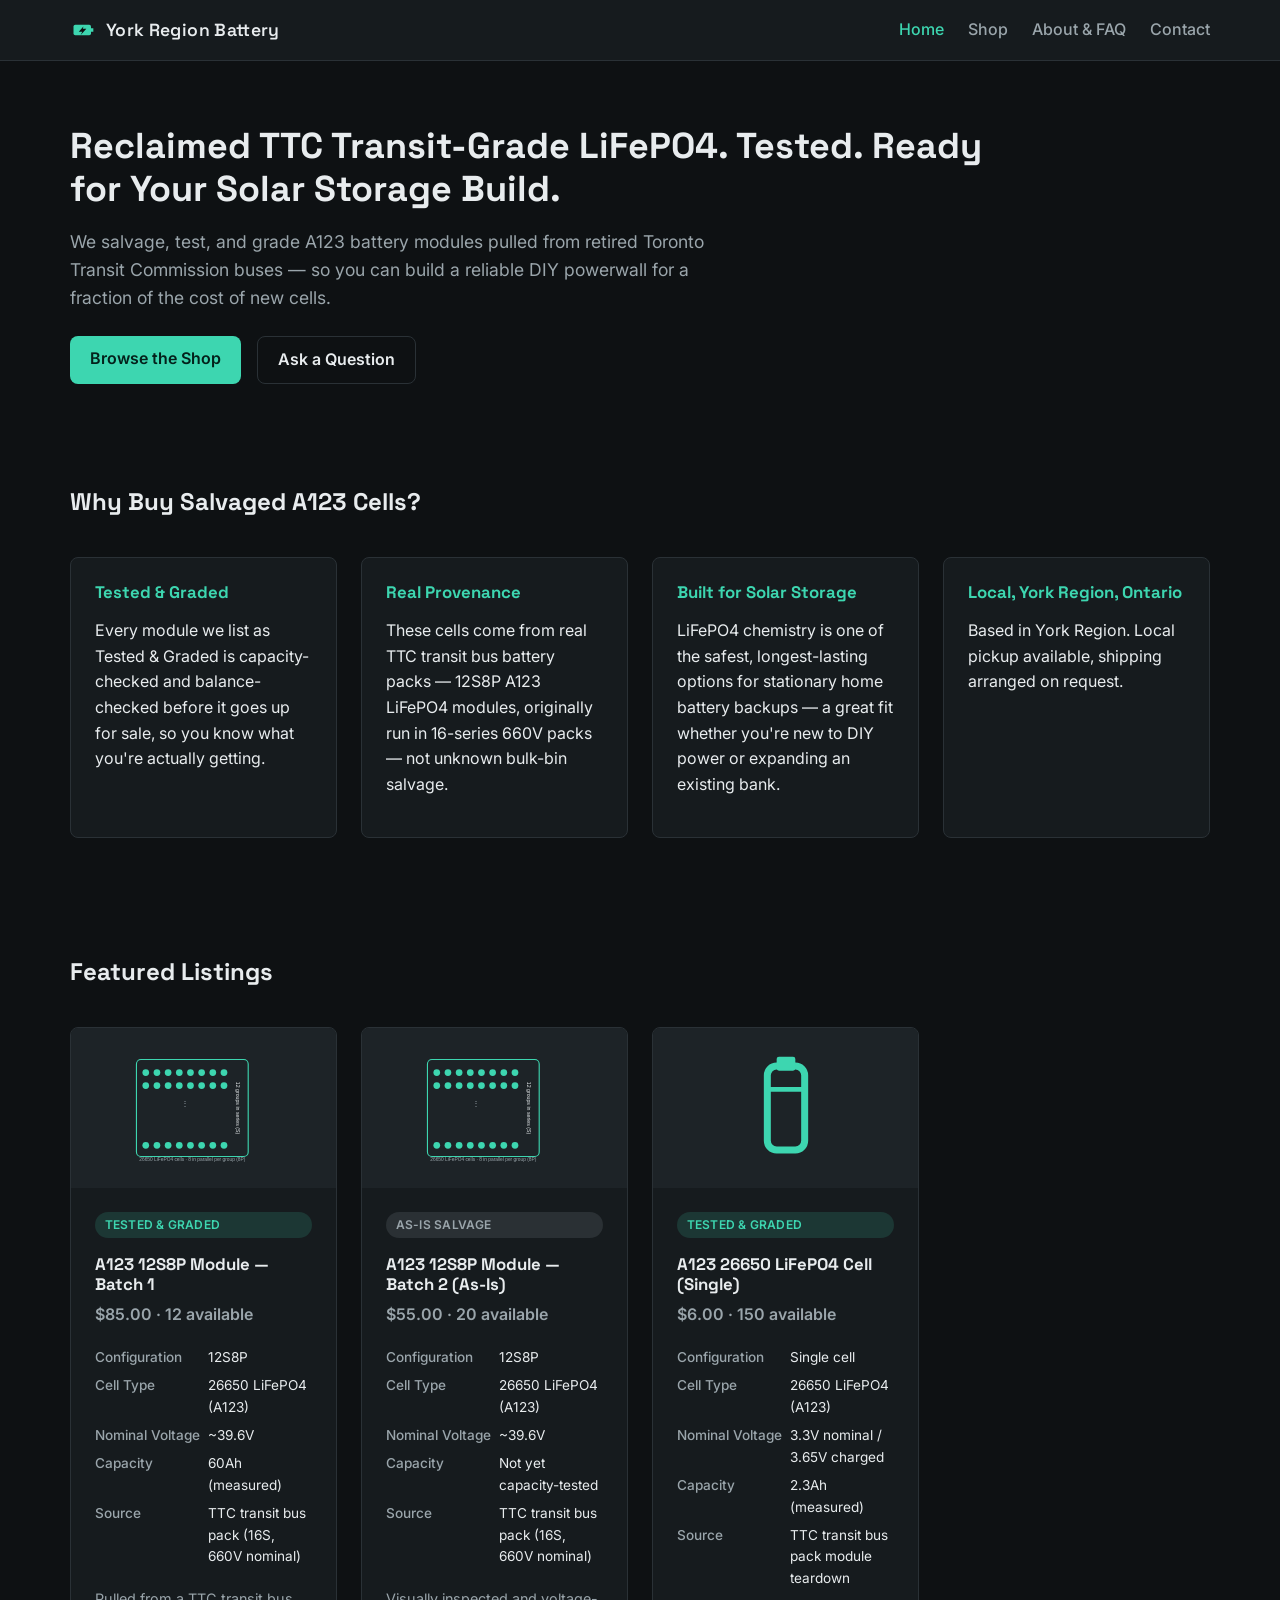
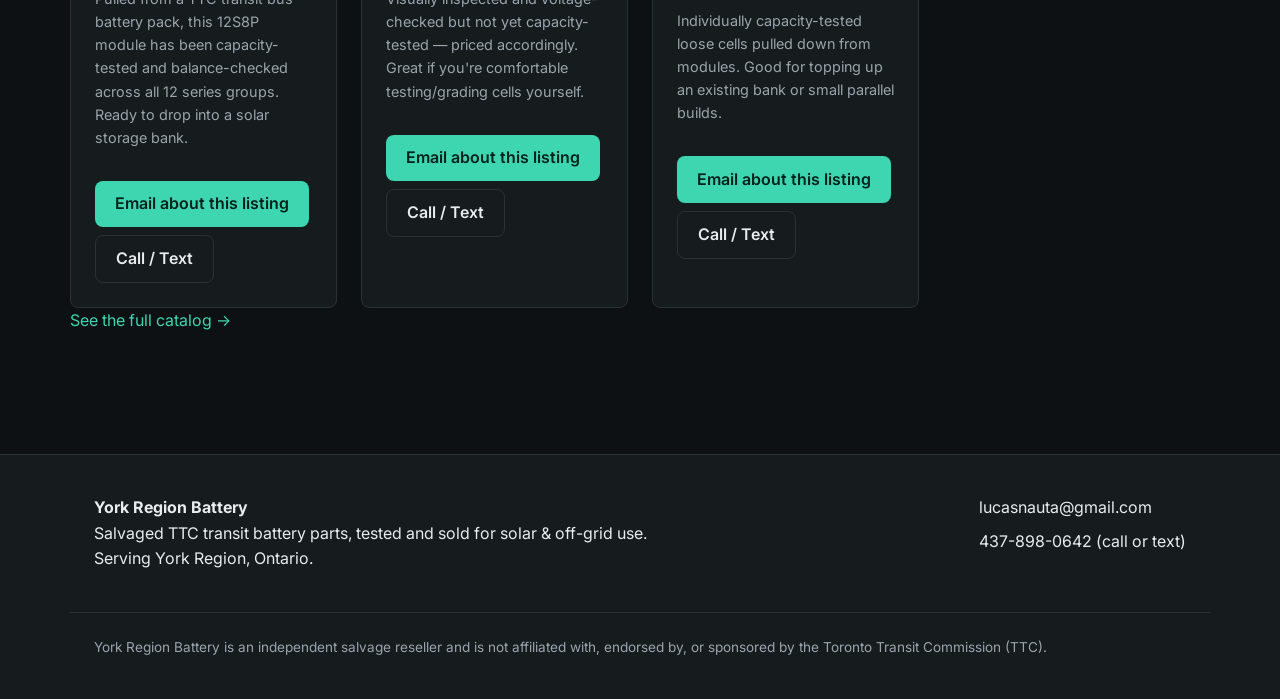
==== index.html @ 80e6b23a "Add home page with hero, trust points, and featured listings" ====
<!DOCTYPE html>
<html lang="en">
<head>
  <meta charset="UTF-8">
  <meta name="viewport" content="width=device-width, initial-scale=1.0">
  <title>York Region Battery | Salvaged TTC A123 LiFePO4 Modules for Solar Storage</title>
  <meta name="description" content="York Region Battery sells tested, salvaged A123 LiFePO4 battery modules reclaimed from TTC transit buses — ideal for DIY solar and off-grid power storage in York Region, Ontario.">
  <link rel="icon" type="image/svg+xml" href="favicon.svg">
  <link rel="preconnect" href="https://fonts.googleapis.com">
  <link rel="preconnect" href="https://fonts.gstatic.com" crossorigin>
  <link href="https://fonts.googleapis.com/css2?family=Space+Grotesk:wght@500;700&family=Inter:wght@400;500;600&display=swap" rel="stylesheet">
  <link rel="stylesheet" href="css/style.css">
</head>
<body>
  <header class="site-header">
    <div class="container site-header__inner">
      <a class="brand" href="index.html">
        <img class="brand__mark" src="images/placeholders/brand-mark.svg" alt="" width="28" height="28">
        <span class="brand__name">York Region Battery</span>
      </a>
      <nav class="site-nav" aria-label="Primary">
        <a href="index.html" aria-current="page">Home</a>
        <a href="shop.html">Shop</a>
        <a href="about.html">About &amp; FAQ</a>
        <a href="contact.html">Contact</a>
      </nav>
    </div>
  </header>

  <main>
    <section class="hero container">
      <h1>Reclaimed TTC Transit-Grade LiFePO4. Tested. Ready for Your Solar Storage Build.</h1>
      <p class="hero__subhead">We salvage, test, and grade A123 battery modules pulled from retired Toronto Transit Commission buses — so you can build a reliable DIY powerwall for a fraction of the cost of new cells.</p>
      <div class="hero__actions">
        <a class="button button--primary" href="shop.html">Browse the Shop</a>
        <a class="button button--secondary" href="contact.html">Ask a Question</a>
      </div>
    </section>

    <section class="page-section container">
      <h2>Why Buy Salvaged A123 Cells?</h2>
      <div class="trust-grid">
        <div class="trust-card">
          <h3>Tested &amp; Graded</h3>
          <p>Every module we list as Tested &amp; Graded is capacity-checked and balance-checked before it goes up for sale, so you know what you're actually getting.</p>
        </div>
        <div class="trust-card">
          <h3>Real Provenance</h3>
          <p>These cells come from real TTC transit bus battery packs — 12S8P A123 LiFePO4 modules, originally run in 16-series 660V packs — not unknown bulk-bin salvage.</p>
        </div>
        <div class="trust-card">
          <h3>Built for Solar Storage</h3>
          <p>LiFePO4 chemistry is one of the safest, longest-lasting options for stationary home battery backups — a great fit whether you're new to DIY power or expanding an existing bank.</p>
        </div>
        <div class="trust-card">
          <h3>Local, York Region, Ontario</h3>
          <p>Based in York Region. Local pickup available, shipping arranged on request.</p>
        </div>
      </div>
    </section>

    <section class="page-section container">
      <h2>Featured Listings</h2>
      <div id="featured-listings" class="catalog-grid"></div>
      <p><a href="shop.html">See the full catalog &rarr;</a></p>
    </section>
  </main>

  <footer class="site-footer">
    <div class="container site-footer__inner">
      <div class="site-footer__brand">
        <strong>York Region Battery</strong>
        <p>Salvaged TTC transit battery parts, tested and sold for solar &amp; off-grid use.<br>Serving York Region, Ontario.</p>
      </div>
      <div class="site-footer__contact">
        <a href="mailto:lucasnauta@gmail.com">lucasnauta@gmail.com</a>
        <a href="tel:+14378980642">437-898-0642 (call or text)</a>
      </div>
    </div>
    <div class="container site-footer__legal">
      <p>York Region Battery is an independent salvage reseller and is not affiliated with, endorsed by, or sponsored by the Toronto Transit Commission (TTC).</p>
    </div>
  </footer>

  <script src="js/listings.js"></script>
  <script src="js/format.js"></script>
  <script src="js/catalog.js"></script>
  <script src="js/home-page.js"></script>
</body>
</html>
---- css/style.css ----
/* ---------- Reset & Base ---------- */
*, *::before, *::after { box-sizing: border-box; }
html { font-size: 16px; }
body {
  margin: 0;
  font-family: var(--font-body);
  background-color: var(--color-bg);
  color: var(--color-text);
  line-height: 1.6;
}
img { max-width: 100%; display: block; }
a { color: var(--color-accent); text-decoration: none; }
a:hover { text-decoration: underline; }
h1, h2, h3 { font-family: var(--font-heading); line-height: 1.2; margin: 0 0 var(--space-sm); }
p { margin: 0 0 var(--space-sm); }

/* ---------- Design Tokens ---------- */
:root {
  --color-bg: #0e1113;
  --color-surface: #161b1e;
  --color-surface-alt: #1d2327;
  --color-border: #2a3136;
  --color-text: #e8ecee;
  --color-text-muted: #9aa5ab;
  --color-accent: #3dd6b0;
  --color-accent-dark: #27a885;
  --color-badge-tested-bg: rgba(61, 214, 176, 0.15);
  --color-badge-tested-text: #3dd6b0;
  --color-badge-asis-bg: rgba(154, 165, 171, 0.15);
  --color-badge-asis-text: #9aa5ab;

  --font-heading: 'Space Grotesk', system-ui, sans-serif;
  --font-body: 'Inter', system-ui, sans-serif;

  --space-xs: 0.5rem;
  --space-sm: 1rem;
  --space-md: 1.5rem;
  --space-lg: 2.5rem;
  --space-xl: 4rem;

  --max-width: 1140px;
  --radius: 8px;
}

/* ---------- Layout ---------- */
.container { max-width: var(--max-width); margin: 0 auto; padding: 0 var(--space-md); }
.page-section { padding: var(--space-lg) 0; }

/* ---------- Header ---------- */
.site-header { border-bottom: 1px solid var(--color-border); background-color: var(--color-surface); }
.site-header__inner { display: flex; align-items: center; justify-content: space-between; padding: var(--space-sm) 0; }
.brand { display: flex; align-items: center; gap: var(--space-xs); color: var(--color-text); }
.brand:hover { text-decoration: none; }
.brand__mark { width: 28px; height: 28px; }
.brand__name { font-family: var(--font-heading); font-weight: 600; font-size: 1.1rem; letter-spacing: 0.02em; }
.site-nav { display: flex; gap: var(--space-md); }
.site-nav a { color: var(--color-text-muted); font-weight: 500; }
.site-nav a:hover, .site-nav a[aria-current="page"] { color: var(--color-accent); }

/* ---------- Footer ---------- */
.site-footer { border-top: 1px solid var(--color-border); background-color: var(--color-surface); margin-top: var(--space-xl); padding: var(--space-lg) 0 var(--space-md); }
.site-footer__inner { display: flex; flex-wrap: wrap; gap: var(--space-lg); justify-content: space-between; }
.site-footer__contact a { display: block; color: var(--color-text); margin-bottom: var(--space-xs); }
.site-footer__legal { margin-top: var(--space-md); padding-top: var(--space-md); border-top: 1px solid var(--color-border); color: var(--color-text-muted); font-size: 0.85rem; }

/* ---------- Buttons ---------- */
.button { display: inline-block; padding: 0.65rem 1.25rem; border-radius: var(--radius); font-weight: 600; text-decoration: none; }
.button--primary { background-color: var(--color-accent); color: #04211b; }
.button--primary:hover { background-color: var(--color-accent-dark); text-decoration: none; }
.button--secondary { background-color: transparent; color: var(--color-text); border: 1px solid var(--color-border); }
.button--secondary:hover { border-color: var(--color-accent); color: var(--color-accent); text-decoration: none; }

/* ---------- Badges ---------- */
.badge { display: inline-block; padding: 0.2rem 0.6rem; border-radius: 999px; font-size: 0.75rem; font-weight: 600; letter-spacing: 0.02em; text-transform: uppercase; }
.badge--tested { background-color: var(--color-badge-tested-bg); color: var(--color-badge-tested-text); }
.badge--asis { background-color: var(--color-badge-asis-bg); color: var(--color-badge-asis-text); }

/* ---------- Catalog Grid & Cards ---------- */
.catalog-grid { display: grid; grid-template-columns: repeat(auto-fill, minmax(260px, 1fr)); gap: var(--space-md); margin-top: var(--space-lg); }
.listing-card { background-color: var(--color-surface); border: 1px solid var(--color-border); border-radius: var(--radius); overflow: hidden; display: flex; flex-direction: column; }
.listing-card__image { width: 100%; height: 160px; object-fit: contain; background-color: var(--color-surface-alt); padding: var(--space-md); }
.listing-card__body { padding: var(--space-md); display: flex; flex-direction: column; gap: var(--space-xs); }
.listing-card__title { font-size: 1.05rem; margin: var(--space-xs) 0 0; }
.listing-card__price { color: var(--color-text-muted); font-weight: 600; margin: 0; }
.listing-card__specs { width: 100%; border-collapse: collapse; font-size: 0.85rem; margin: var(--space-xs) 0; }
.listing-card__specs th { text-align: left; color: var(--color-text-muted); font-weight: 500; padding: 0.2rem 0.5rem 0.2rem 0; vertical-align: top; white-space: nowrap; }
.listing-card__specs td { padding: 0.2rem 0; }
.listing-card__description { font-size: 0.9rem; color: var(--color-text-muted); }
.listing-card__actions { display: flex; gap: var(--space-xs); margin-top: var(--space-xs); flex-wrap: wrap; }

/* ---------- Hero ---------- */
.hero { padding: var(--space-xl) 0; }
.hero h1 { font-size: 2.25rem; max-width: 40ch; }
.hero__subhead { max-width: 60ch; color: var(--color-text-muted); font-size: 1.1rem; }
.hero__actions { display: flex; gap: var(--space-sm); margin-top: var(--space-md); flex-wrap: wrap; }

/* ---------- Trust Points ---------- */
.trust-grid { display: grid; grid-template-columns: repeat(auto-fit, minmax(220px, 1fr)); gap: var(--space-md); margin: var(--space-lg) 0; }
.trust-card { background-color: var(--color-surface); border: 1px solid var(--color-border); border-radius: var(--radius); padding: var(--space-md); }
.trust-card h3 { font-size: 1.05rem; color: var(--color-accent); }

/* ---------- Responsive ---------- */
@media (max-width: 768px) {
  .site-header__inner { flex-direction: column; align-items: flex-start; gap: var(--space-xs); }
  .site-nav { gap: var(--space-sm); flex-wrap: wrap; }
}
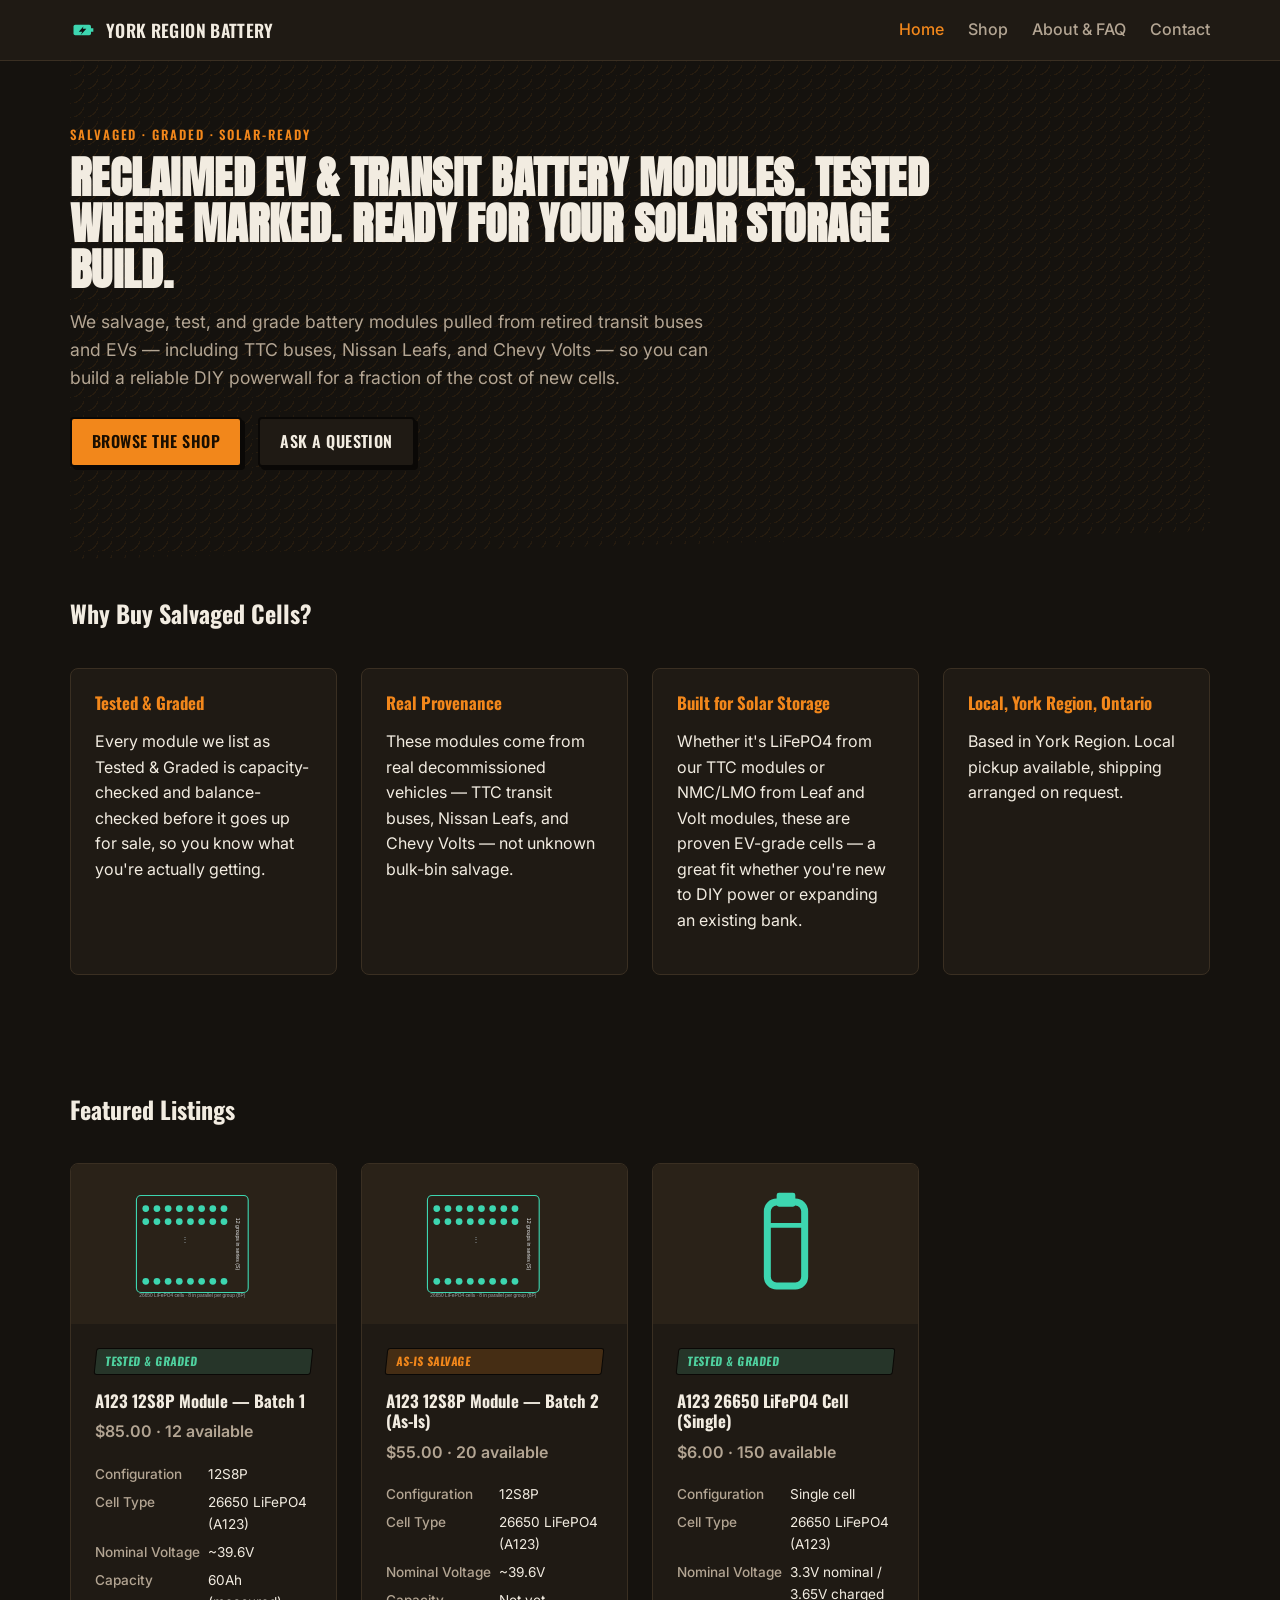
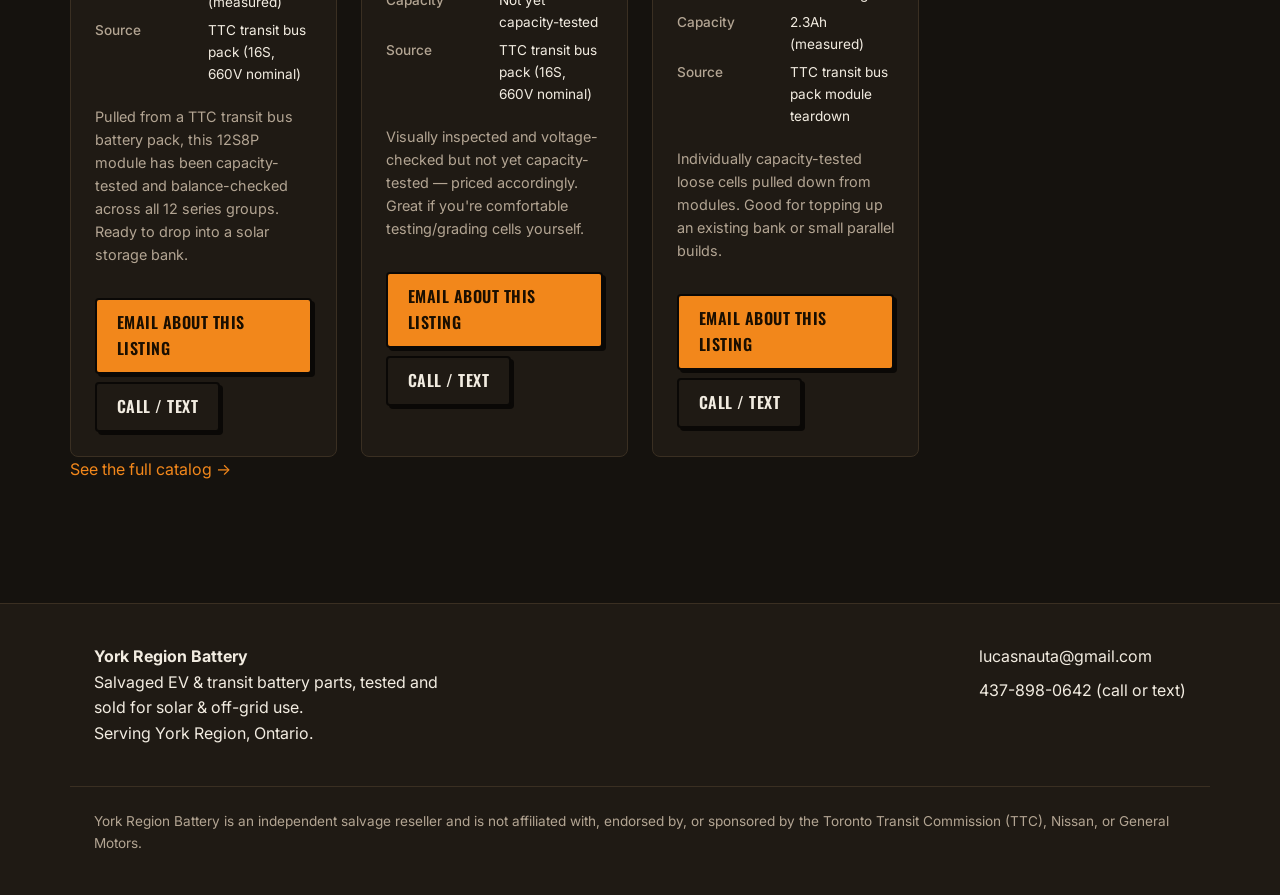
==== commit 3f3f1b17: "Broaden home page positioning to multi-source salvage" ====
--- a/index.html
+++ b/index.html
@@ -3,12 +3,12 @@
 <head>
   <meta charset="UTF-8">
   <meta name="viewport" content="width=device-width, initial-scale=1.0">
-  <title>York Region Battery | Salvaged TTC A123 LiFePO4 Modules for Solar Storage</title>
-  <meta name="description" content="York Region Battery sells tested, salvaged A123 LiFePO4 battery modules reclaimed from TTC transit buses — ideal for DIY solar and off-grid power storage in York Region, Ontario.">
+  <title>York Region Battery | Salvaged EV &amp; Transit Battery Modules for Solar Storage</title>
+  <meta name="description" content="York Region Battery sells tested, salvaged battery modules reclaimed from TTC transit buses, Nissan Leafs, and Chevy Volts — ideal for DIY solar and off-grid power storage in York Region, Ontario.">
   <link rel="icon" type="image/svg+xml" href="favicon.svg">
   <link rel="preconnect" href="https://fonts.googleapis.com">
   <link rel="preconnect" href="https://fonts.gstatic.com" crossorigin>
-  <link href="https://fonts.googleapis.com/css2?family=Space+Grotesk:wght@500;700&family=Inter:wght@400;500;600&display=swap" rel="stylesheet">
+  <link href="https://fonts.googleapis.com/css2?family=Anton&family=Oswald:wght@500;600;700&family=Inter:wght@400;500;600&display=swap" rel="stylesheet">
   <link rel="stylesheet" href="css/style.css">
 </head>
 <body>
@@ -29,8 +29,9 @@
 
   <main>
     <section class="hero container">
-      <h1>Reclaimed TTC Transit-Grade LiFePO4. Tested. Ready for Your Solar Storage Build.</h1>
-      <p class="hero__subhead">We salvage, test, and grade A123 battery modules pulled from retired Toronto Transit Commission buses — so you can build a reliable DIY powerwall for a fraction of the cost of new cells.</p>
+      <p class="eyebrow">Salvaged &middot; Graded &middot; Solar-Ready</p>
+      <h1>Reclaimed EV &amp; Transit Battery Modules. Tested Where Marked. Ready for Your Solar Storage Build.</h1>
+      <p class="hero__subhead">We salvage, test, and grade battery modules pulled from retired transit buses and EVs — including TTC buses, Nissan Leafs, and Chevy Volts — so you can build a reliable DIY powerwall for a fraction of the cost of new cells.</p>
       <div class="hero__actions">
         <a class="button button--primary" href="shop.html">Browse the Shop</a>
         <a class="button button--secondary" href="contact.html">Ask a Question</a>
@@ -38,7 +39,7 @@
     </section>
 
     <section class="page-section container">
-      <h2>Why Buy Salvaged A123 Cells?</h2>
+      <h2>Why Buy Salvaged Cells?</h2>
       <div class="trust-grid">
         <div class="trust-card">
           <h3>Tested &amp; Graded</h3>
@@ -46,11 +47,11 @@
         </div>
         <div class="trust-card">
           <h3>Real Provenance</h3>
-          <p>These cells come from real TTC transit bus battery packs — 12S8P A123 LiFePO4 modules, originally run in 16-series 660V packs — not unknown bulk-bin salvage.</p>
+          <p>These modules come from real decommissioned vehicles — TTC transit buses, Nissan Leafs, and Chevy Volts — not unknown bulk-bin salvage.</p>
         </div>
         <div class="trust-card">
           <h3>Built for Solar Storage</h3>
-          <p>LiFePO4 chemistry is one of the safest, longest-lasting options for stationary home battery backups — a great fit whether you're new to DIY power or expanding an existing bank.</p>
+          <p>Whether it's LiFePO4 from our TTC modules or NMC/LMO from Leaf and Volt modules, these are proven EV-grade cells — a great fit whether you're new to DIY power or expanding an existing bank.</p>
         </div>
         <div class="trust-card">
           <h3>Local, York Region, Ontario</h3>
@@ -70,7 +71,7 @@
     <div class="container site-footer__inner">
       <div class="site-footer__brand">
         <strong>York Region Battery</strong>
-        <p>Salvaged TTC transit battery parts, tested and sold for solar &amp; off-grid use.<br>Serving York Region, Ontario.</p>
+        <p>Salvaged EV &amp; transit battery parts, tested and sold for solar &amp; off-grid use.<br>Serving York Region, Ontario.</p>
       </div>
       <div class="site-footer__contact">
         <a href="mailto:lucasnauta@gmail.com">lucasnauta@gmail.com</a>
@@ -78,7 +79,7 @@
       </div>
     </div>
     <div class="container site-footer__legal">
-      <p>York Region Battery is an independent salvage reseller and is not affiliated with, endorsed by, or sponsored by the Toronto Transit Commission (TTC).</p>
+      <p>York Region Battery is an independent salvage reseller and is not affiliated with, endorsed by, or sponsored by the Toronto Transit Commission (TTC), Nissan, or General Motors.</p>
     </div>
   </footer>
 
--- a/css/style.css
+++ b/css/style.css
@@ -11,25 +11,28 @@
 img { max-width: 100%; display: block; }
 a { color: var(--color-accent); text-decoration: none; }
 a:hover { text-decoration: underline; }
-h1, h2, h3 { font-family: var(--font-heading); line-height: 1.2; margin: 0 0 var(--space-sm); }
+h1 { font-family: var(--font-display); text-transform: uppercase; letter-spacing: 0.01em; line-height: 1.05; margin: 0 0 var(--space-sm); font-size: 2rem; }
+h2, h3 { font-family: var(--font-heading); line-height: 1.2; margin: 0 0 var(--space-sm); }
 p { margin: 0 0 var(--space-sm); }
 
 /* ---------- Design Tokens ---------- */
 :root {
-  --color-bg: #0e1113;
-  --color-surface: #161b1e;
-  --color-surface-alt: #1d2327;
-  --color-border: #2a3136;
-  --color-text: #e8ecee;
-  --color-text-muted: #9aa5ab;
-  --color-accent: #3dd6b0;
-  --color-accent-dark: #27a885;
-  --color-badge-tested-bg: rgba(61, 214, 176, 0.15);
-  --color-badge-tested-text: #3dd6b0;
-  --color-badge-asis-bg: rgba(154, 165, 171, 0.15);
-  --color-badge-asis-text: #9aa5ab;
+  --color-bg: #15120e;
+  --color-surface: #1f1a14;
+  --color-surface-alt: #2a2218;
+  --color-border: #3a2f22;
+  --color-border-ink: #0a0806;
+  --color-text: #f2ece1;
+  --color-text-muted: #b3a593;
+  --color-accent: #f2871b;
+  --color-accent-dark: #c96a0f;
+  --color-good: #4fd19f;
+  --color-good-bg: rgba(79, 209, 159, 0.15);
+  --color-caution: #f2871b;
+  --color-caution-bg: rgba(242, 135, 27, 0.18);
 
-  --font-heading: 'Space Grotesk', system-ui, sans-serif;
+  --font-display: 'Anton', system-ui, sans-serif;
+  --font-heading: 'Oswald', system-ui, sans-serif;
   --font-body: 'Inter', system-ui, sans-serif;
 
   --space-xs: 0.5rem;
@@ -46,13 +49,16 @@
 .container { max-width: var(--max-width); margin: 0 auto; padding: 0 var(--space-md); }
 .page-section { padding: var(--space-lg) 0; }
 
+/* ---------- Eyebrow ---------- */
+.eyebrow { font-family: var(--font-heading); text-transform: uppercase; letter-spacing: 0.15em; font-size: 0.8rem; font-weight: 600; color: var(--color-accent); margin: 0 0 var(--space-xs); }
+
 /* ---------- Header ---------- */
 .site-header { border-bottom: 1px solid var(--color-border); background-color: var(--color-surface); }
 .site-header__inner { display: flex; align-items: center; justify-content: space-between; padding: var(--space-sm) 0; }
 .brand { display: flex; align-items: center; gap: var(--space-xs); color: var(--color-text); }
 .brand:hover { text-decoration: none; }
 .brand__mark { width: 28px; height: 28px; }
-.brand__name { font-family: var(--font-heading); font-weight: 600; font-size: 1.1rem; letter-spacing: 0.02em; }
+.brand__name { font-family: var(--font-heading); font-weight: 600; font-size: 1.1rem; letter-spacing: 0.02em; text-transform: uppercase; }
 .site-nav { display: flex; gap: var(--space-md); }
 .site-nav a { color: var(--color-text-muted); font-weight: 500; }
 .site-nav a:hover, .site-nav a[aria-current="page"] { color: var(--color-accent); }
@@ -60,24 +66,27 @@
 /* ---------- Footer ---------- */
 .site-footer { border-top: 1px solid var(--color-border); background-color: var(--color-surface); margin-top: var(--space-xl); padding: var(--space-lg) 0 var(--space-md); }
 .site-footer__inner { display: flex; flex-wrap: wrap; gap: var(--space-lg); justify-content: space-between; }
+.site-footer__brand { max-width: 36ch; }
 .site-footer__contact a { display: block; color: var(--color-text); margin-bottom: var(--space-xs); }
 .site-footer__legal { margin-top: var(--space-md); padding-top: var(--space-md); border-top: 1px solid var(--color-border); color: var(--color-text-muted); font-size: 0.85rem; }
 
 /* ---------- Buttons ---------- */
-.button { display: inline-block; padding: 0.65rem 1.25rem; border-radius: var(--radius); font-weight: 600; text-decoration: none; }
-.button--primary { background-color: var(--color-accent); color: #04211b; }
-.button--primary:hover { background-color: var(--color-accent-dark); text-decoration: none; }
-.button--secondary { background-color: transparent; color: var(--color-text); border: 1px solid var(--color-border); }
-.button--secondary:hover { border-color: var(--color-accent); color: var(--color-accent); text-decoration: none; }
+.button { display: inline-block; padding: 0.65rem 1.25rem; border-radius: 4px; font-family: var(--font-heading); font-weight: 600; text-transform: uppercase; letter-spacing: 0.03em; text-decoration: none; border: 2px solid var(--color-border-ink); box-shadow: 3px 3px 0 var(--color-border-ink); transition: transform 0.15s ease, box-shadow 0.15s ease; }
+.button:hover { transform: translate(-1px, -1px); box-shadow: 4px 4px 0 var(--color-border-ink); text-decoration: none; }
+.button--primary { background-color: var(--color-accent); color: #1a0e00; }
+.button--primary:hover { background-color: var(--color-accent-dark); }
+.button--secondary { background-color: var(--color-surface); color: var(--color-text); }
+.button--secondary:hover { border-color: var(--color-accent); color: var(--color-accent); }
 
 /* ---------- Badges ---------- */
-.badge { display: inline-block; padding: 0.2rem 0.6rem; border-radius: 999px; font-size: 0.75rem; font-weight: 600; letter-spacing: 0.02em; text-transform: uppercase; }
-.badge--tested { background-color: var(--color-badge-tested-bg); color: var(--color-badge-tested-text); }
-.badge--asis { background-color: var(--color-badge-asis-bg); color: var(--color-badge-asis-text); }
+.badge { display: inline-block; padding: 0.2rem 0.6rem; border: 1.5px solid var(--color-border-ink); border-radius: 3px; font-size: 0.72rem; font-weight: 700; letter-spacing: 0.04em; text-transform: uppercase; font-family: var(--font-heading); transform: skewX(-6deg); }
+.badge--tested { background-color: var(--color-good-bg); color: var(--color-good); }
+.badge--asis { background-color: var(--color-caution-bg); color: var(--color-caution); }
 
 /* ---------- Catalog Grid & Cards ---------- */
 .catalog-grid { display: grid; grid-template-columns: repeat(auto-fill, minmax(260px, 1fr)); gap: var(--space-md); margin-top: var(--space-lg); }
-.listing-card { background-color: var(--color-surface); border: 1px solid var(--color-border); border-radius: var(--radius); overflow: hidden; display: flex; flex-direction: column; }
+.listing-card { background-color: var(--color-surface); border: 1px solid var(--color-border); border-radius: var(--radius); overflow: hidden; display: flex; flex-direction: column; transition: transform 0.15s ease, border-color 0.15s ease; }
+.listing-card:hover { transform: translateY(-2px); border-color: var(--color-accent); }
 .listing-card__image { width: 100%; height: 160px; object-fit: contain; background-color: var(--color-surface-alt); padding: var(--space-md); }
 .listing-card__body { padding: var(--space-md); display: flex; flex-direction: column; gap: var(--space-xs); }
 .listing-card__title { font-size: 1.05rem; margin: var(--space-xs) 0 0; }
@@ -89,8 +98,14 @@
 .listing-card__actions { display: flex; gap: var(--space-xs); margin-top: var(--space-xs); flex-wrap: wrap; }
 
 /* ---------- Hero ---------- */
-.hero { padding: var(--space-xl) 0; }
-.hero h1 { font-size: 2.25rem; max-width: 40ch; }
+.hero {
+  position: relative;
+  padding: var(--space-xl) 0 calc(var(--space-xl) + 28px);
+  background-image: repeating-radial-gradient(circle at 0 0, rgba(242, 135, 27, 0.08) 0, rgba(242, 135, 27, 0.08) 1px, transparent 1px, transparent 14px);
+  background-size: 14px 14px;
+  clip-path: polygon(0 0, 100% 0, 100% calc(100% - 28px), 0 100%);
+}
+.hero h1 { font-size: 2.75rem; max-width: 42ch; margin-top: var(--space-xs); }
 .hero__subhead { max-width: 60ch; color: var(--color-text-muted); font-size: 1.1rem; }
 .hero__actions { display: flex; gap: var(--space-sm); margin-top: var(--space-md); flex-wrap: wrap; }
 
@@ -99,6 +114,14 @@
 .trust-card { background-color: var(--color-surface); border: 1px solid var(--color-border); border-radius: var(--radius); padding: var(--space-md); }
 .trust-card h3 { font-size: 1.05rem; color: var(--color-accent); }
 
+/* ---------- Filter Bar ---------- */
+.filter-bar { display: flex; gap: var(--space-sm); align-items: center; flex-wrap: wrap; padding: var(--space-md) 0; border-bottom: 1px solid var(--color-border); }
+.filter-bar select { background-color: var(--color-surface); color: var(--color-text); border: 1px solid var(--color-border); border-radius: var(--radius); padding: 0.5rem 0.75rem; }
+.catalog-empty { padding: var(--space-lg) 0; color: var(--color-text-muted); text-align: center; }
+
+/* ---------- Contact Actions ---------- */
+.contact-actions { display: flex; gap: var(--space-sm); margin: var(--space-md) 0; flex-wrap: wrap; }
+
 /* ---------- Responsive ---------- */
 @media (max-width: 768px) {
   .site-header__inner { flex-direction: column; align-items: flex-start; gap: var(--space-xs); }
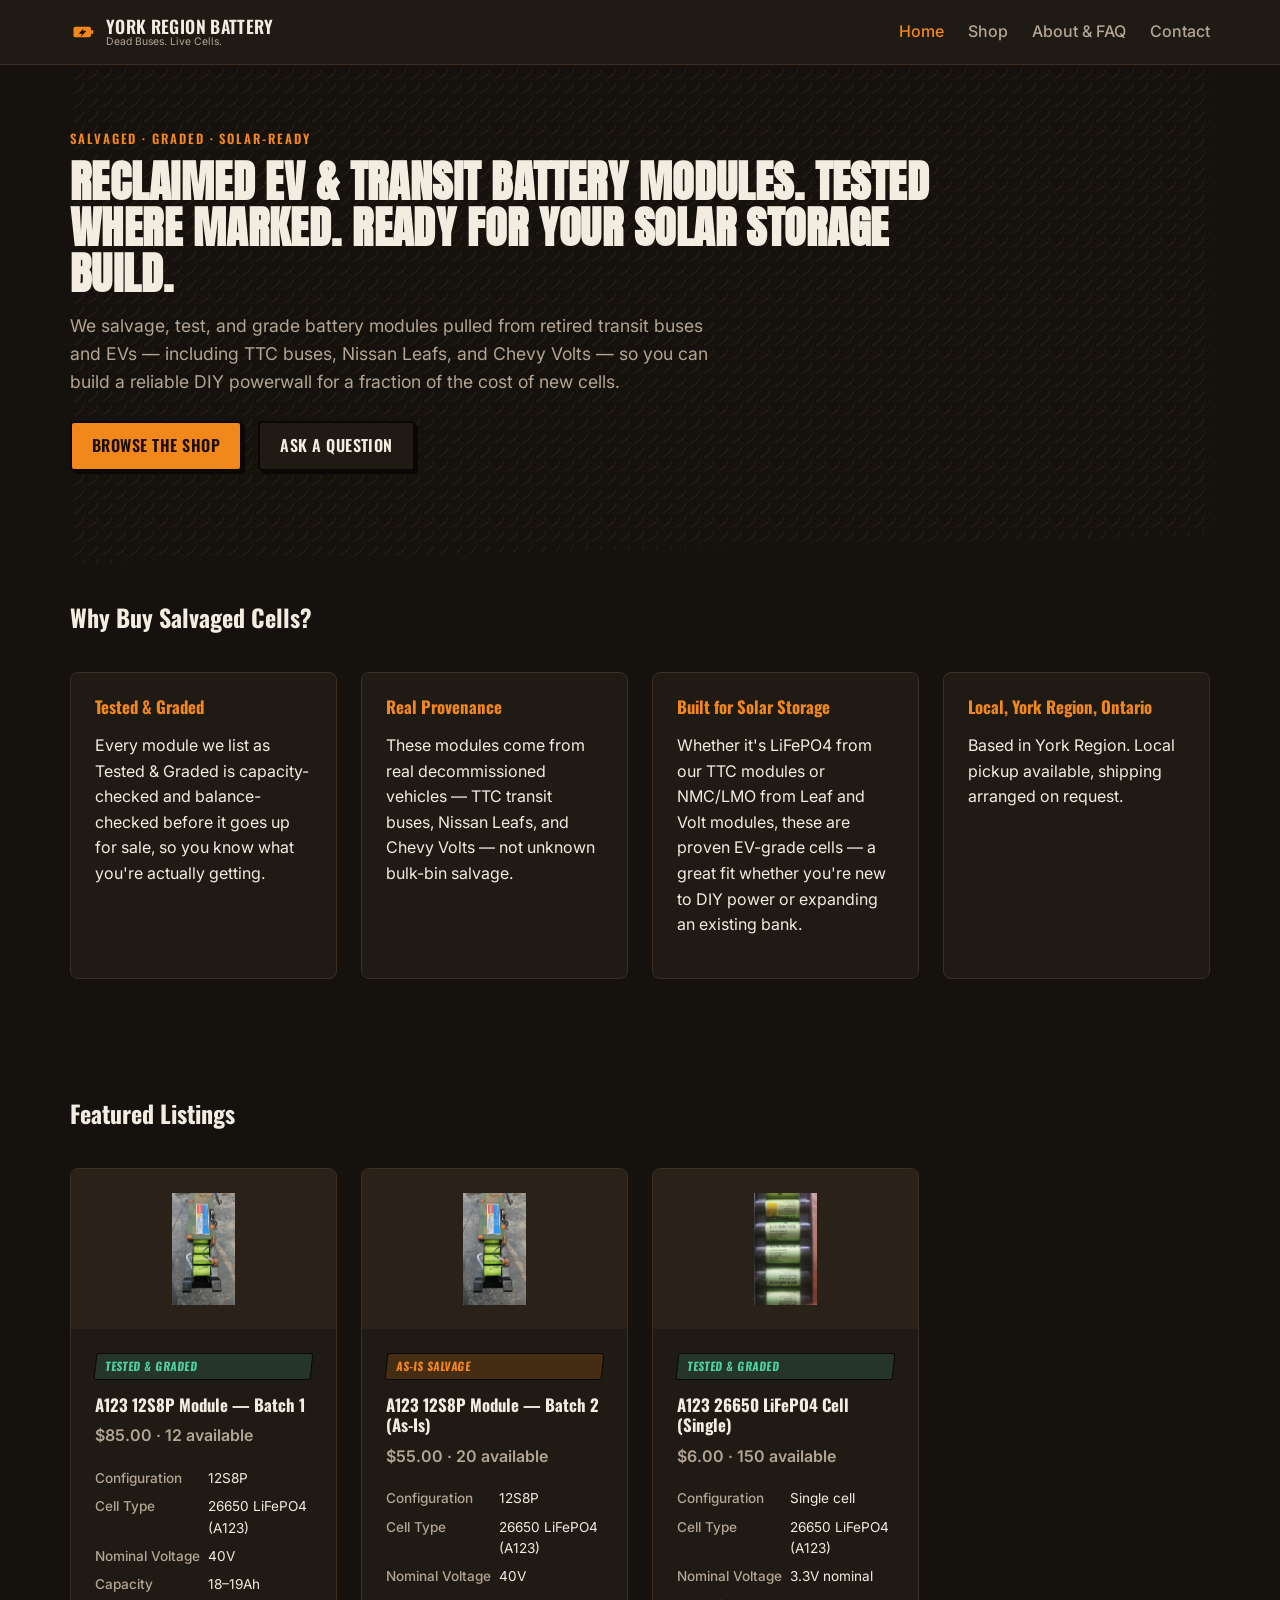
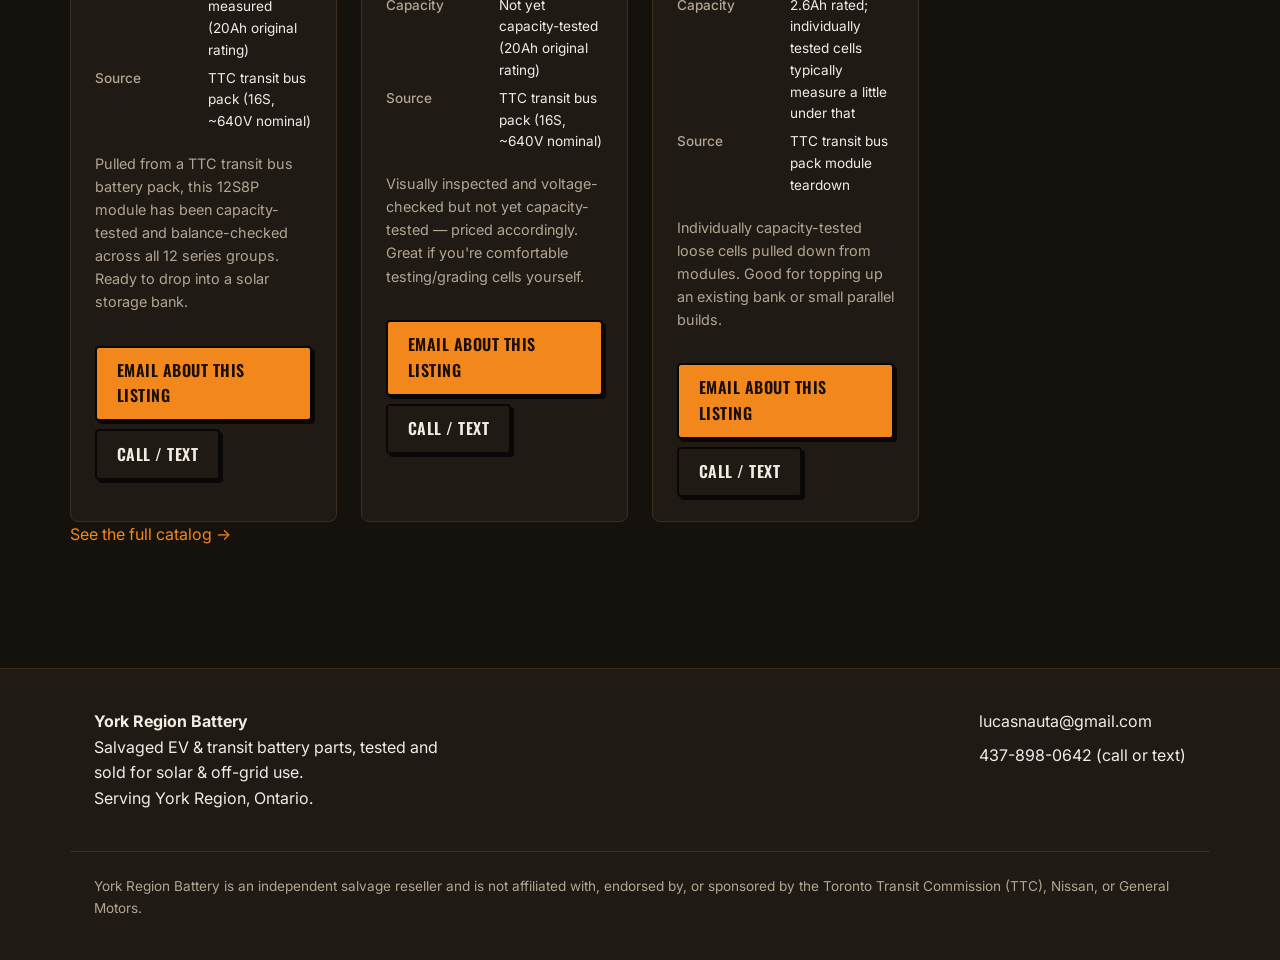
==== commit 6ee14073: "Add brand tagline to header on Home, Shop, and Contact pages" ====
--- a/index.html
+++ b/index.html
@@ -16,7 +16,10 @@
     <div class="container site-header__inner">
       <a class="brand" href="index.html">
         <img class="brand__mark" src="images/placeholders/brand-mark.svg" alt="" width="28" height="28">
-        <span class="brand__name">York Region Battery</span>
+        <span class="brand__text">
+          <span class="brand__name">York Region Battery</span>
+          <span class="brand__tagline">Dead Buses. Live Cells.</span>
+        </span>
       </a>
       <nav class="site-nav" aria-label="Primary">
         <a href="index.html" aria-current="page">Home</a>
--- a/css/style.css
+++ b/css/style.css
@@ -58,7 +58,9 @@
 .brand { display: flex; align-items: center; gap: var(--space-xs); color: var(--color-text); }
 .brand:hover { text-decoration: none; }
 .brand__mark { width: 28px; height: 28px; }
+.brand__text { display: flex; flex-direction: column; line-height: 1.15; }
 .brand__name { font-family: var(--font-heading); font-weight: 600; font-size: 1.1rem; letter-spacing: 0.02em; text-transform: uppercase; }
+.brand__tagline { font-family: var(--font-body); font-size: 0.65rem; font-weight: 400; color: var(--color-text-muted); text-transform: none; letter-spacing: 0; }
 .site-nav { display: flex; gap: var(--space-md); }
 .site-nav a { color: var(--color-text-muted); font-weight: 500; }
 .site-nav a:hover, .site-nav a[aria-current="page"] { color: var(--color-accent); }
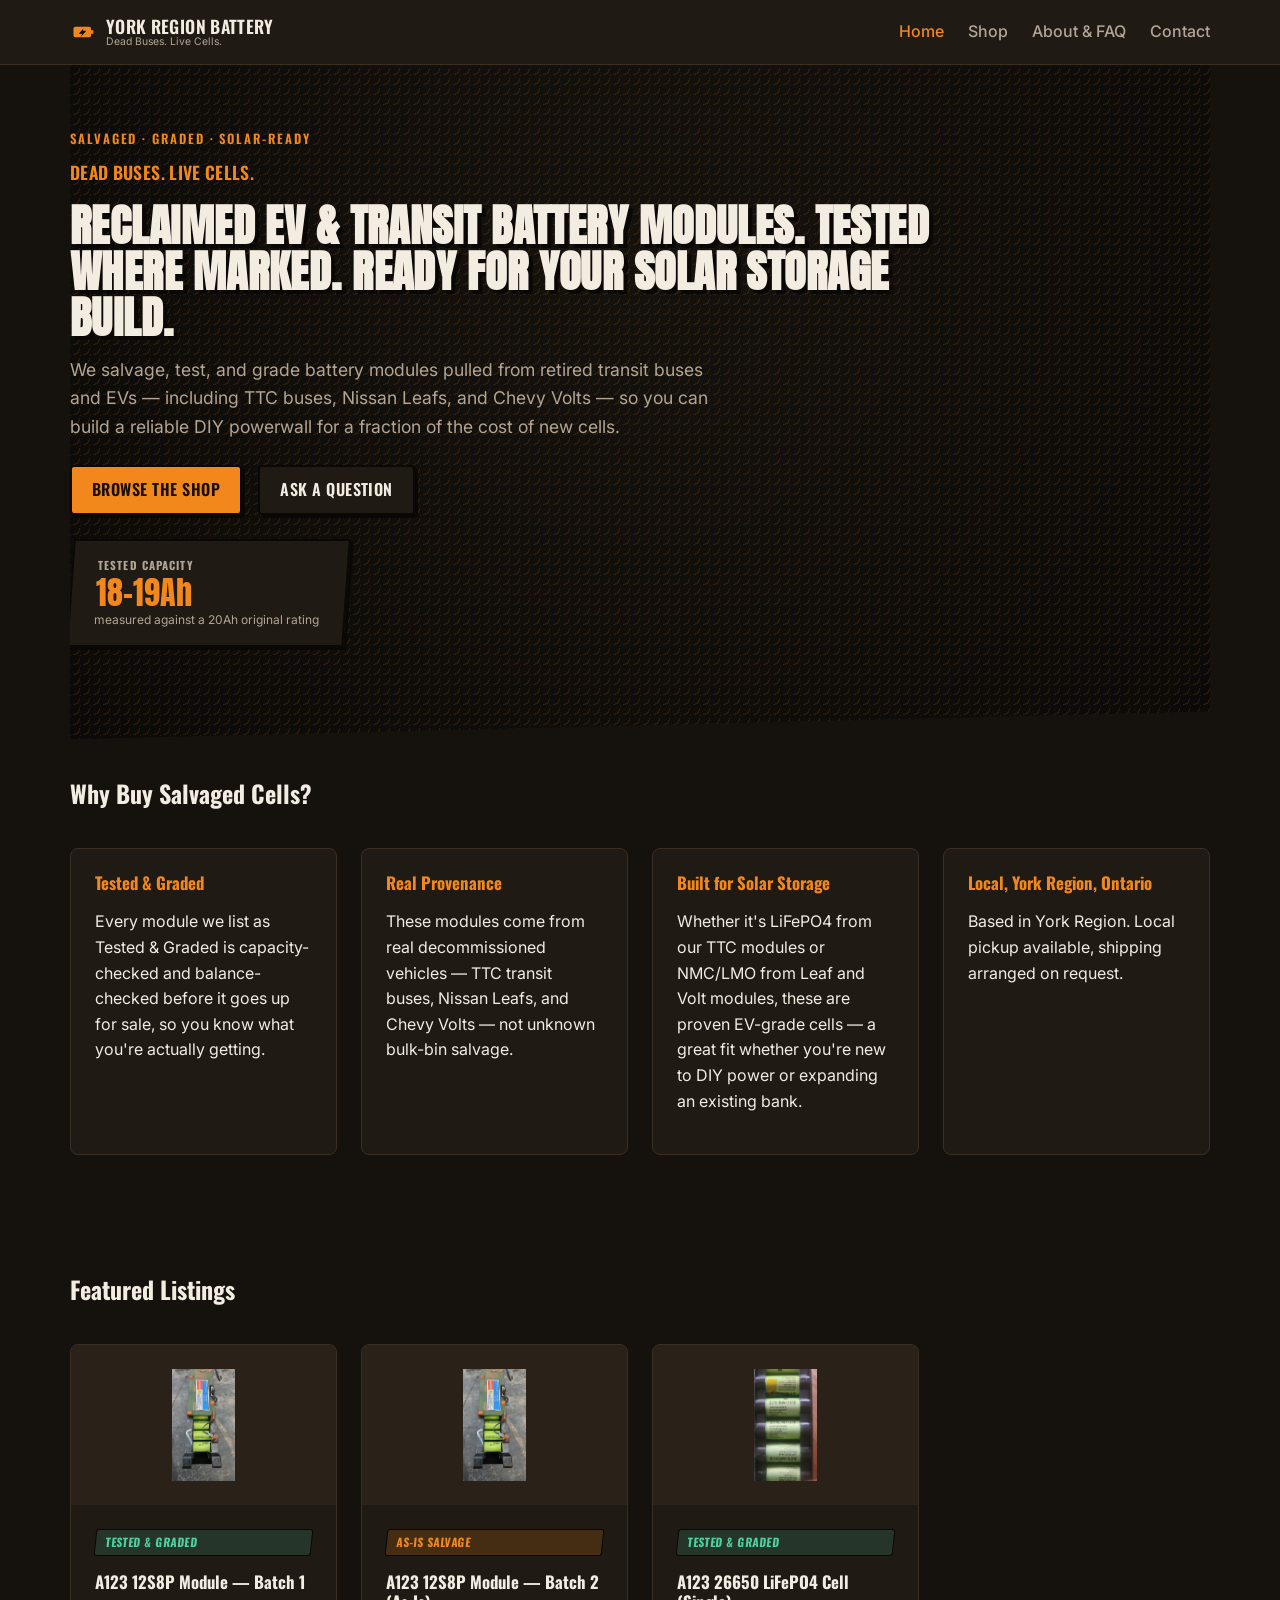
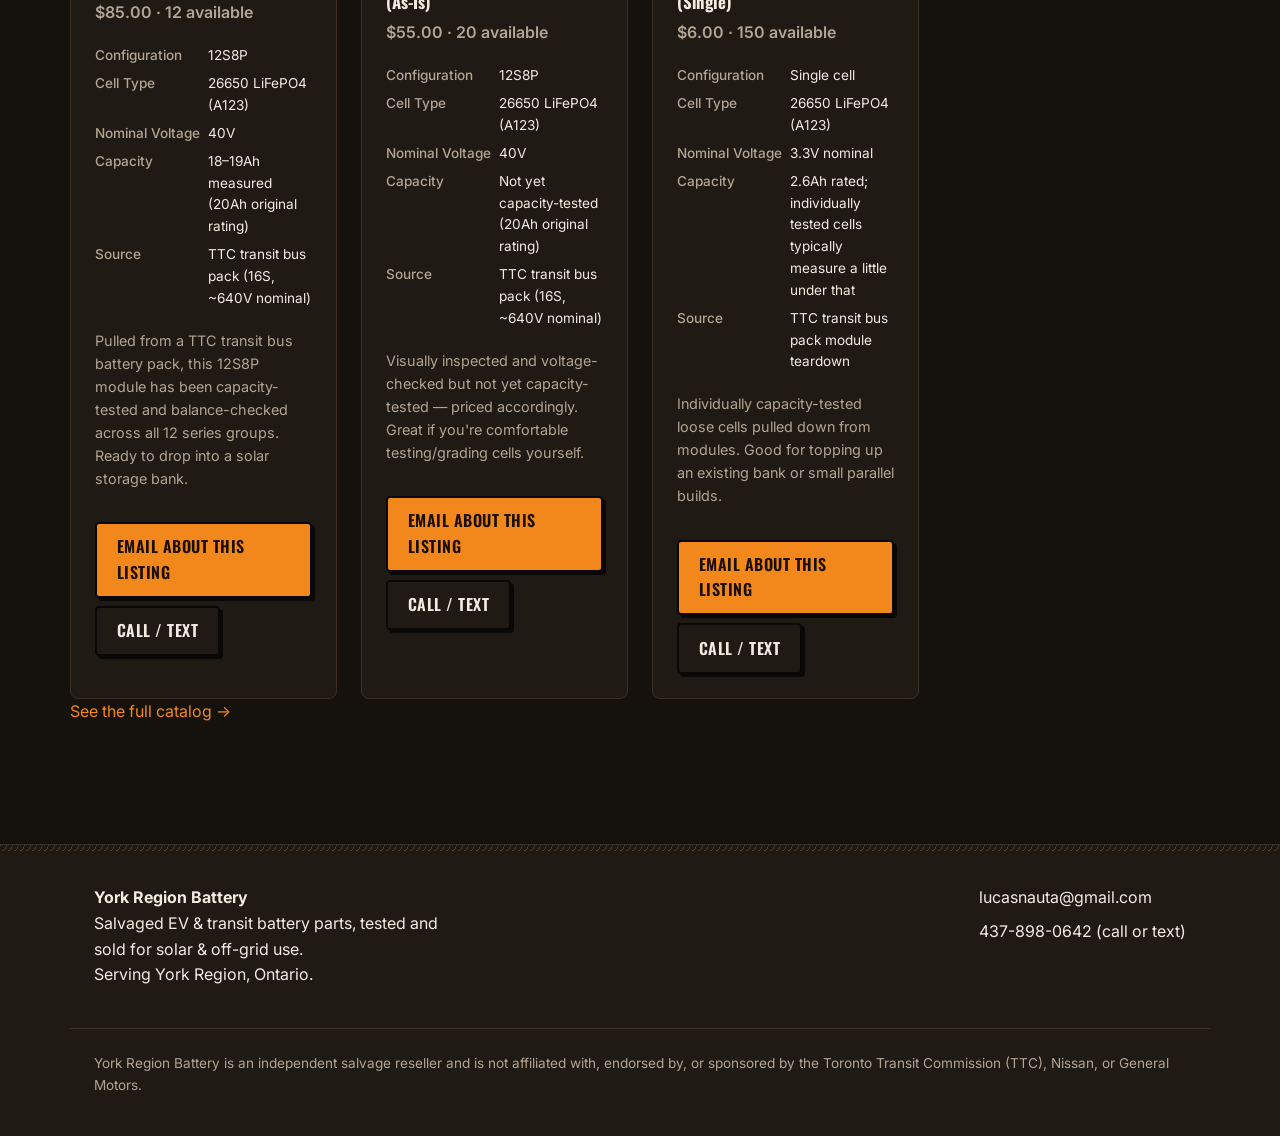
==== commit 18a820b7: "Amplify hero with comic-shadow headline, stat callout panel, and new slogan" ====
--- a/index.html
+++ b/index.html
@@ -33,11 +33,17 @@
   <main>
     <section class="hero container">
       <p class="eyebrow">Salvaged &middot; Graded &middot; Solar-Ready</p>
+      <p class="hero__tagline">Dead Buses. Live Cells.</p>
       <h1>Reclaimed EV &amp; Transit Battery Modules. Tested Where Marked. Ready for Your Solar Storage Build.</h1>
       <p class="hero__subhead">We salvage, test, and grade battery modules pulled from retired transit buses and EVs — including TTC buses, Nissan Leafs, and Chevy Volts — so you can build a reliable DIY powerwall for a fraction of the cost of new cells.</p>
       <div class="hero__actions">
         <a class="button button--primary" href="shop.html">Browse the Shop</a>
         <a class="button button--secondary" href="contact.html">Ask a Question</a>
+      </div>
+      <div class="hero__stat">
+        <span class="hero__stat-label">Tested Capacity</span>
+        <span class="hero__stat-number">18&ndash;19Ah</span>
+        <span class="hero__stat-sub">measured against a 20Ah original rating</span>
       </div>
     </section>
 
--- a/css/style.css
+++ b/css/style.css
@@ -66,7 +66,8 @@
 .site-nav a:hover, .site-nav a[aria-current="page"] { color: var(--color-accent); }
 
 /* ---------- Footer ---------- */
-.site-footer { border-top: 1px solid var(--color-border); background-color: var(--color-surface); margin-top: var(--space-xl); padding: var(--space-lg) 0 var(--space-md); }
+.site-footer { position: relative; border-top: 1px solid var(--color-border); background-color: var(--color-surface); margin-top: var(--space-xl); padding: var(--space-lg) 0 var(--space-md); }
+.site-footer::before { content: ""; position: absolute; top: 0; left: 0; right: 0; height: 6px; background-image: repeating-radial-gradient(circle at 0 0, rgba(242, 135, 27, 0.3) 0, rgba(242, 135, 27, 0.3) 1px, transparent 1px, transparent 6px); background-size: 6px 6px; }
 .site-footer__inner { display: flex; flex-wrap: wrap; gap: var(--space-lg); justify-content: space-between; }
 .site-footer__brand { max-width: 36ch; }
 .site-footer__contact a { display: block; color: var(--color-text); margin-bottom: var(--space-xs); }
@@ -74,7 +75,7 @@
 
 /* ---------- Buttons ---------- */
 .button { display: inline-block; padding: 0.65rem 1.25rem; border-radius: 4px; font-family: var(--font-heading); font-weight: 600; text-transform: uppercase; letter-spacing: 0.03em; text-decoration: none; border: 2px solid var(--color-border-ink); box-shadow: 3px 3px 0 var(--color-border-ink); transition: transform 0.15s ease, box-shadow 0.15s ease; }
-.button:hover { transform: translate(-1px, -1px); box-shadow: 4px 4px 0 var(--color-border-ink); text-decoration: none; }
+.button:hover { transform: translate(-2px, -2px); box-shadow: 6px 6px 0 var(--color-border-ink); text-decoration: none; }
 .button--primary { background-color: var(--color-accent); color: #1a0e00; }
 .button--primary:hover { background-color: var(--color-accent-dark); }
 .button--secondary { background-color: var(--color-surface); color: var(--color-text); }
@@ -103,13 +104,20 @@
 .hero {
   position: relative;
   padding: var(--space-xl) 0 calc(var(--space-xl) + 28px);
-  background-image: repeating-radial-gradient(circle at 0 0, rgba(242, 135, 27, 0.08) 0, rgba(242, 135, 27, 0.08) 1px, transparent 1px, transparent 14px);
-  background-size: 14px 14px;
+  background-image:
+    repeating-radial-gradient(circle at 0 0, rgba(242, 135, 27, 0.12) 0, rgba(242, 135, 27, 0.12) 1.5px, transparent 1.5px, transparent 10px),
+    radial-gradient(circle at 50% 30%, rgba(0, 0, 0, 0) 0%, rgba(0, 0, 0, 0.45) 100%);
+  background-size: 10px 10px, 100% 100%;
   clip-path: polygon(0 0, 100% 0, 100% calc(100% - 28px), 0 100%);
 }
-.hero h1 { font-size: 2.75rem; max-width: 42ch; margin-top: var(--space-xs); }
+.hero h1 { font-size: 2.75rem; max-width: 42ch; margin-top: var(--space-xs); text-shadow: 4px 4px 0 var(--color-border-ink); }
+.hero__stat { display: inline-flex; flex-direction: column; align-items: flex-start; gap: 0.1rem; margin-top: var(--space-md); padding: var(--space-sm) var(--space-md); background-color: var(--color-surface); border: 2px solid var(--color-border-ink); box-shadow: 3px 3px 0 var(--color-border-ink); transform: skewX(-4deg); }
+.hero__stat-label { display: block; font-family: var(--font-heading); font-size: 0.7rem; font-weight: 700; text-transform: uppercase; letter-spacing: 0.1em; color: var(--color-text-muted); transform: skewX(4deg); }
+.hero__stat-number { display: block; font-family: var(--font-display); font-size: 2rem; color: var(--color-accent); line-height: 1; transform: skewX(4deg); }
+.hero__stat-sub { display: block; font-family: var(--font-body); font-size: 0.75rem; color: var(--color-text-muted); transform: skewX(4deg); }
 .hero__subhead { max-width: 60ch; color: var(--color-text-muted); font-size: 1.1rem; }
 .hero__actions { display: flex; gap: var(--space-sm); margin-top: var(--space-md); flex-wrap: wrap; }
+.hero__tagline { font-family: var(--font-heading); font-size: 1.1rem; font-weight: 600; color: var(--color-accent); text-transform: uppercase; letter-spacing: 0.02em; margin: 0 0 var(--space-sm); }
 
 /* ---------- Trust Points ---------- */
 .trust-grid { display: grid; grid-template-columns: repeat(auto-fit, minmax(220px, 1fr)); gap: var(--space-md); margin: var(--space-lg) 0; }
@@ -124,8 +132,14 @@
 /* ---------- Contact Actions ---------- */
 .contact-actions { display: flex; gap: var(--space-sm); margin: var(--space-md) 0; flex-wrap: wrap; }
 
+/* ---------- Section Accent (stamp callout) ---------- */
+.section-accent { display: flex; gap: var(--space-md); align-items: flex-start; background-color: var(--color-surface); border: 1px solid var(--color-border); border-radius: var(--radius); padding: var(--space-md); clip-path: polygon(0 14px, 100% 0, 100% 100%, 0 100%); margin: var(--space-md) 0; }
+.section-accent > div { flex: 1; }
+.stamp-mark { flex-shrink: 0; width: 96px; height: 96px; }
+
 /* ---------- Responsive ---------- */
 @media (max-width: 768px) {
   .site-header__inner { flex-direction: column; align-items: flex-start; gap: var(--space-xs); }
   .site-nav { gap: var(--space-sm); flex-wrap: wrap; }
+  .section-accent { flex-direction: column; }
 }
